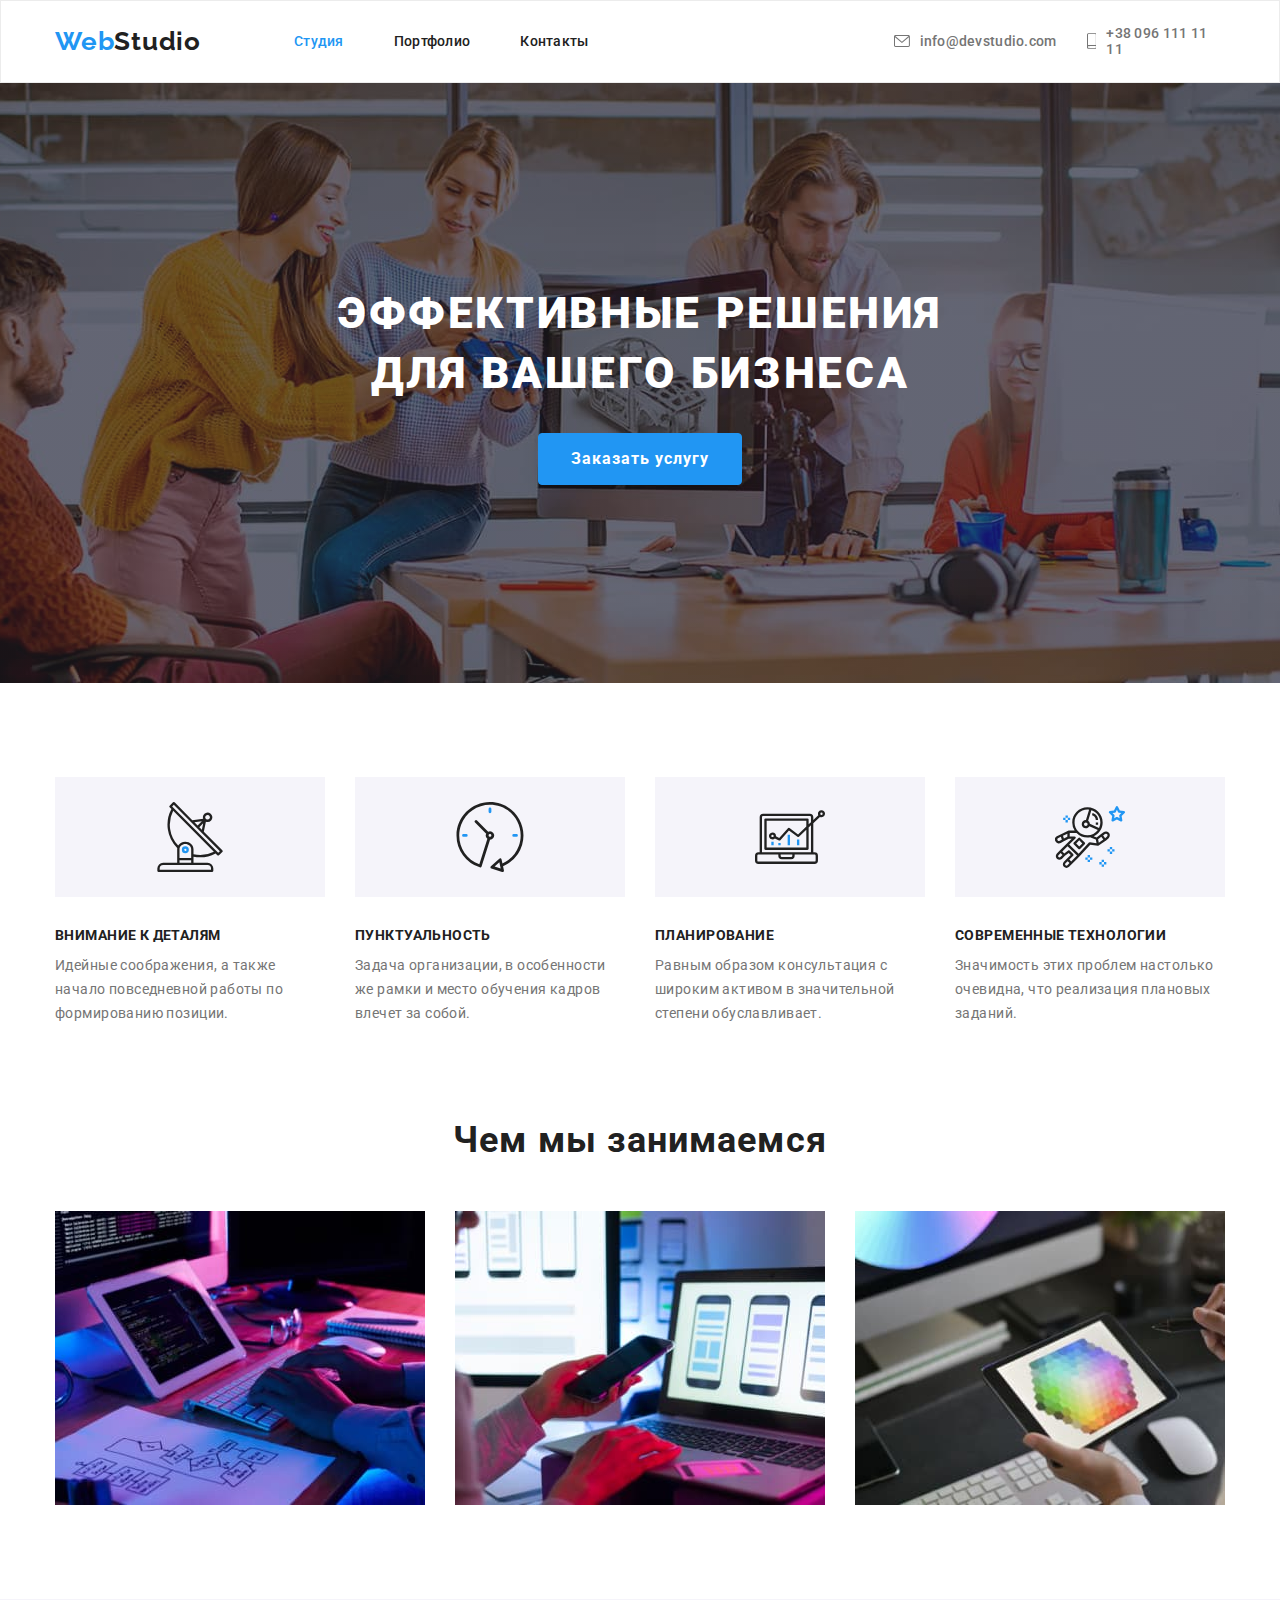
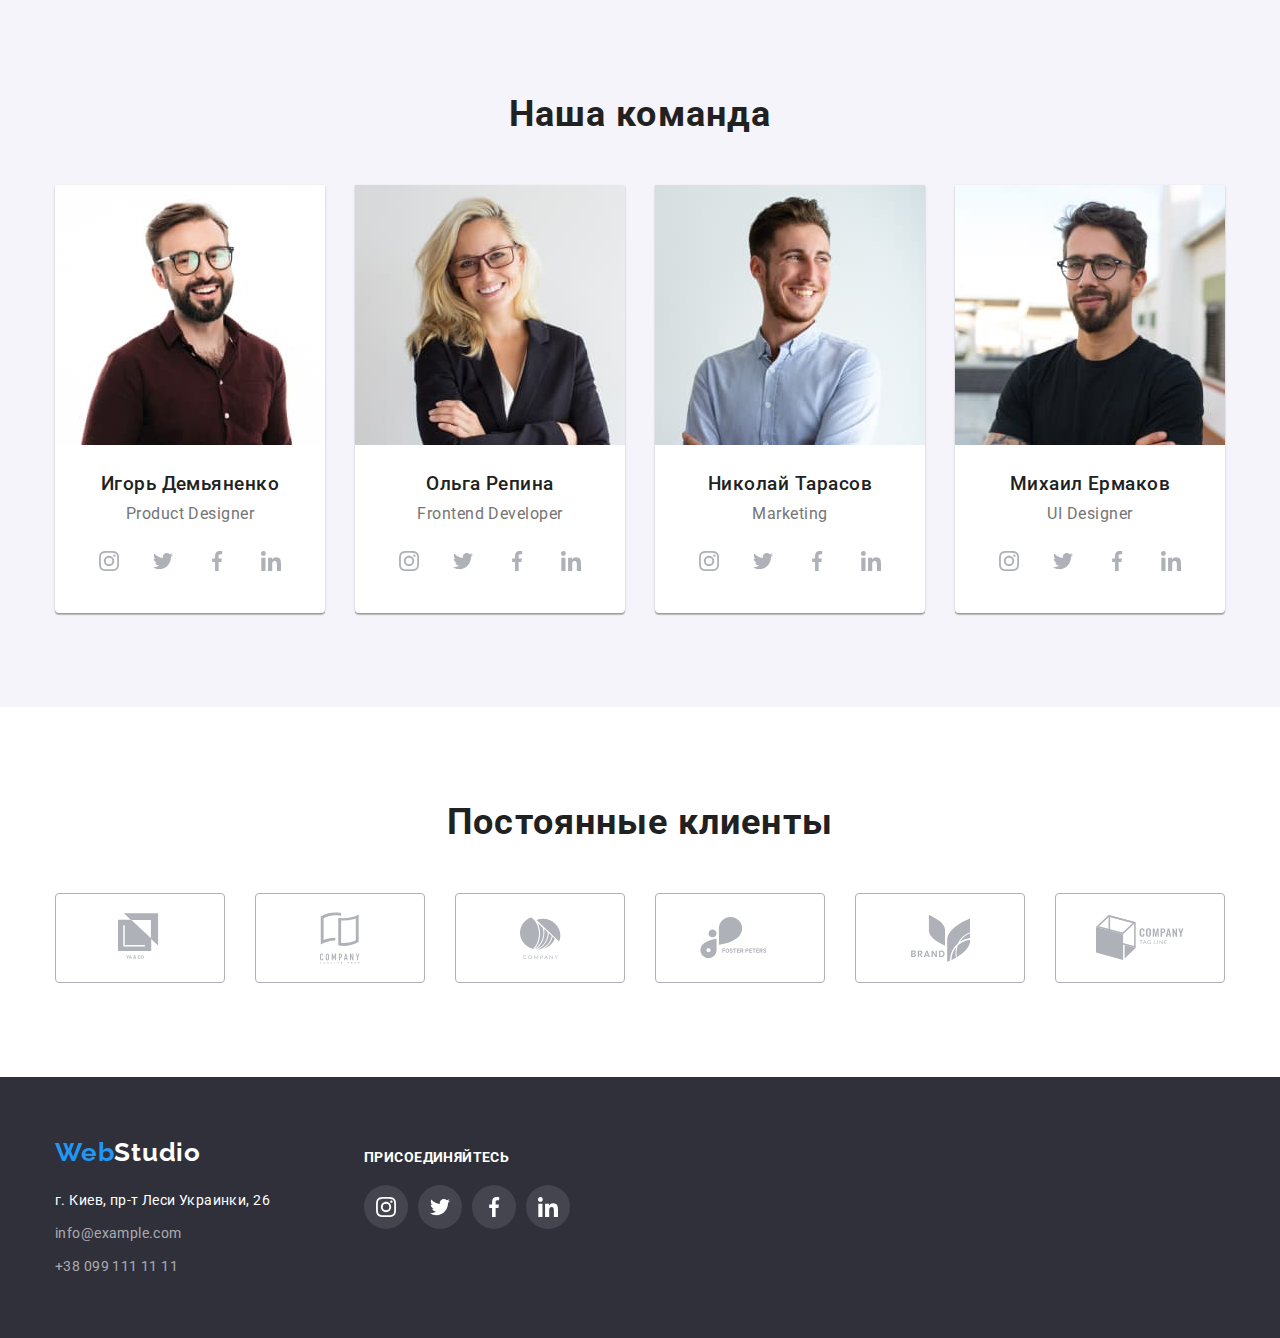
==== index.html @ b5196a24 "hw05-v0" ====
<!DOCTYPE html>
<html lang="ru">
  <head>
    <meta charset="UTF-8">
    <meta name="viewport" content="width=device-width, initial-scale=1.0">
    <title>Головна</title>
    <link rel="stylesheet" href="css/modern-normalize.css">
    <!-- <link rel="stylesheet" href="https://cdnjs.cloudflare.com/ajax/libs/modern-normalize/1.0.0/modern-normalize.min.css"
      integrity="sha512-ISS7cAi1PEhQ8jnbJpJZMd29NlhNj4AWYyLOSp2CE/CsHxTCu+r+t0D2yoJudVrd0/8fTVPUVDzY5Tvli75u/g=="
      crossorigin="anonymous" /> -->
    <link rel="preconnect" href="https://fonts.gstatic.com">
    <link
      href="https://fonts.googleapis.com/css2?family=Raleway:wght@700&family=Roboto:wght@400;500;700;900&display=swap"
      rel="stylesheet">
    <link rel="stylesheet" href="./css/styles.css">
  </head>
  <body>
    <header class="head-section"> 
      <div class="container header-section">  
      <nav class="header-nav-list">
        <a class="logo" href="./index.html"><span class="logo-accent">Web</span>Studio</a>
        <ul class="header-menu-list">
          <li><a href="./index.html" class="link current">Студия</a></li>
          <li><a href="./portfolio.html" class="link">Портфолио</a></li>
          <li><a href="#" class="link">Контакты</a></li>
        </ul>  
      </nav> 
      <ul class="header-contacts-list">   
        <li class="first-link">
          <a class="head-contacts link" href="mailto:info@devstudio.com">
            <svg class="head-contacts-icon" width="16px" height="12px">
              <use href="./images/icons.svg#mail"></use>
            </svg>
            <p>info@devstudio.com</p>
        </a>
        </li>
        <li>
          <a class="head-contacts link" href="tel:+380961111111">
            <svg class="head-contacts-icon" width="10px" height="16px">
              <use href="./images/icons.svg#smartphone"></use>
            </svg>
            <p>+38 096 111 11 11</p>
        </a> 
        </li>
      </ul>
      </div>
    </header>
    <main>
      <section class="title-section">
        <div class="container">
        <h1 class="title">Эффективные решения <br> для вашего бизнеса</h1>
        <button class="title-button">Заказать услугу</button>
        </div>
      </section>  
      <section class="decision-section">
        <div class="container decision">
        <ul class="decision-list">
          <li class="decision-list-li decision-list-item">
            <article class="decision-section-card">
              <div class="decision-icon-div">
                <svg class="decision-icon" width="70px" height="70px">
                  <use href="./images/icons.svg#antenna"></use>
                </svg>
              </div> 
              <div class="decision-card-content">
                <h3 class="decision-item">Внимание к деталям</h3>
                <p class="decision-item-text">Идейные соображения, а также начало повседневной работы по формированию позиции.</p>
              </div>
            </article>
          </li> 
          <li class="decision-list-li decision-list-item">
            <article class="decision-section-card">
              <div class="decision-icon-div">
                <svg class="decision-icon" width="70px" height="70px">
                  <use href="./images/icons.svg#clock"></use>
                </svg>
              </div>
              <div class="decision-card-content">
                <h3 class="decision-item">Пунктуальность</h3>
                <p class="decision-item-text">Задача организации, в особенности же рамки и место обучения кадров влечет за собой.</p>
              </div>
            </article>
          </li> 
          <li class="decision-list-li decision-list-item">
            <article class="decision-section-card">
              <div class="decision-icon-div">
                <svg class="decision-icon" width="70px" height="70px">
                  <use href="./images/icons.svg#diagram"></use>
                </svg>
              </div>
              <div>
                <h3 class="decision-item">Планирование</h3>
                <p class="decision-item-text">Равным образом консультация с широким активом в значительной степени обуславливает.</p>
              </div>
            </article>
          </li> 
          <li class="decision-list-li">
            <article class="decision-section-card">
              <div class="decision-icon-div">
                <svg class="decision-icon" width="70px" height="70px">
                  <use href="./images/icons.svg#astronaut"></use>
                </svg>
              </div>
              <div>
                <h3 class="decision-item">Современные технологии</h3>
                <p class="decision-item-text">Значимость этих проблем настолько очевидна, что реализация плановых заданий.</p>
              </div>
            </article>  
           </li> 
          </ul>
        </div>  
      </section>
      <section class="we-do-section">
        <div class="container">
        <h2 class="subtitle">Чем мы занимаемся</h2>
          <ul class="we-do-ul">
            <li>
              <div>
                <img src="./images/we_do_1.jpg" alt="close-up-image-programer-working-his-desk-office">
              </div>
            </li>
            <li>
              <div>
                <img src="./images/we_do_2.jpg" alt="web-ui-designers-are-developing-application-smartphones-team-creators-is-working-interface-mobile-phones">
              </div>
            </li>
            <li>
              <div>
                <img src="./images/we_do_3.jpg" alt="creative-artist-web-design-with-working-colour-selection-graphic-tablet">
              </div>
            </li>
          </ul> 
        </div>
      </section>
      <section class="team-section">
        <div class="container">
        <h2 class="subtitle">Наша команда</h2>
        <ul class="team-section-ul">
          <li class="team-section-li">
            <article class="team-section-card">
              <div class="team-section-card-img">
                <img src="./images/team_ihor_1.jpg" alt="demianenko-ihor">
              </div>
              <div class="team-section-card-content">
                <h3 class="team-section-name team-section-name-one">Игорь Демьяненко</h3>
                <p class="team-section-position">Product Designer</p>  
                <ul class="social-link">
                  <li class="social-link-li">
                    <a class="social-link-a" href="#">
                      <svg class="social-link-icon" width="20px" height="20px">
                        <use href="./images/icons.svg#instagram"></use>
                      </svg>
                    </a>
                  </li>
                  <li class="social-link-li">
                    <a class="social-link-a" href="#">
                      <svg class="social-link-icon" width="20px" height="20px">
                        <use href="./images/icons.svg#twitter"></use>
                      </svg>
                    </a>
                  </li>
                  <li class="social-link-li">
                    <a class="social-link-a" href="#">
                      <svg class="social-link-icon" width="20px" height="20px">
                        <use href="./images/icons.svg#facebook"></use>
                      </svg>
                    </a>
                  </li>
                  <li class="social-link-li">
                    <a class="social-link-a" href="#">
                      <svg class="social-link-icon" width="20px" height="20px">
                        <use href="./images/icons.svg#linkedin"></use>
                      </svg>
                    </a>
                  </li>
                </ul>    
              </div>
            </article>            
          </li>                
          <li class="team-section-li">
            <article class="team-section-card">
              <div class="team-section-card-img">
                <img src="./images/team_olga_2.jpg" alt="repina-olga">
              </div>
              <div class="team-section-card-content">
                <h3 class="team-section-name">Ольга Репина</h3>
                <p class="team-section-position">Frontend Developer</p>
                <ul class="social-link">
                  <li class="social-link-li">
                    <a class="social-link-a" href="#">
                      <svg class="social-link-icon" width="20px" height="20px">
                        <use href="./images/icons.svg#instagram"></use>
                      </svg>
                    </a>
                  </li>
                  <li class="social-link-li">
                    <a class="social-link-a" href="#">
                      <svg class="social-link-icon" width="20px" height="20px">
                        <use href="./images/icons.svg#twitter"></use>
                      </svg>
                    </a>
                  </li>
                  <li class="social-link-li">
                    <a class="social-link-a" href="#">
                      <svg class="social-link-icon" width="20px" height="20px">
                        <use href="./images/icons.svg#facebook"></use>
                      </svg>
                    </a>
                  </li>
                  <li class="social-link-li">
                    <a class="social-link-a" href="#">
                      <svg class="social-link-icon" width="20px" height="20px">
                        <use href="./images/icons.svg#linkedin"></use>
                      </svg>
                    </a>
                  </li>
                </ul>
              </div>
            </article>               
          </li>               
          <li class="team-section-li">
            <article class="team-section-card">
              <div class="team-section-card-img">
                <img src="./images/team_nikolai_3.jpg" alt="tarasov-nikolai">
              </div>
              <div class="team-section-card-content">
                <h3 class="team-section-name">Николай Тарасов</h3>
                <p class="team-section-position">Marketing</p>
                <ul class="social-link">
                  <li class="social-link-li">
                    <a class="social-link-a" href="#">
                      <svg class="social-link-icon" width="20px" height="20px">
                        <use href="./images/icons.svg#instagram"></use>
                      </svg>
                    </a>
                  </li>
                  <li class="social-link-li">
                    <a class="social-link-a" href="#">
                      <svg class="social-link-icon" width="20px" height="20px">
                        <use href="./images/icons.svg#twitter"></use>
                      </svg>
                    </a>
                  </li>
                  <li class="social-link-li">
                    <a class="social-link-a" href="#">
                      <svg class="social-link-icon" width="20px" height="20px">
                        <use href="./images/icons.svg#facebook"></use>
                      </svg>
                    </a>
                  </li>
                  <li class="social-link-li">
                    <a class="social-link-a" href="#">
                      <svg class="social-link-icon" width="20px" height="20px">
                        <use href="./images/icons.svg#linkedin"></use>
                      </svg>
                    </a>
                  </li>
                </ul>
              </div>
            </article>            
          </li>               
          <li class="team-section-li">
            <article class="team-section-card">
              <div class="team-section-card-img">
                <img src="./images/team_mikhail_4.jpg" alt="yermakov-mikhail">
              </div>
                <div class="team-section-card-content">
                <h3 class="team-section-name">Михаил Ермаков</h3>
                <p class="team-section-position">UI Designer</p>
                <ul class="social-link">
                  <li class="social-link-li">
                    <a class="social-link-a" href="#">
                      <svg class="social-link-icon" width="20px" height="20px">
                        <use href="./images/icons.svg#instagram"></use>
                      </svg>
                    </a>
                  </li>
                  <li class="social-link-li">
                    <a class="social-link-a" href="#">
                      <svg class="social-link-icon" width="20px" height="20px">
                        <use href="./images/icons.svg#twitter"></use>
                      </svg>
                    </a>
                  </li>
                  <li class="social-link-li">
                    <a class="social-link-a" href="#">
                      <svg class="social-link-icon" width="20px" height="20px">
                        <use href="./images/icons.svg#facebook"></use>
                      </svg>
                    </a>
                  </li>
                  <li class="social-link-li">
                    <a class="social-link-a" href="#">
                      <svg class="social-link-icon" width="20px" height="20px">
                        <use href="./images/icons.svg#linkedin"></use>
                      </svg>
                    </a>
                  </li>
                </ul>
              </div>
            </article>           
          </li>
        </ul>
      </div>
      </section>
      <section class="clients-section">
        <div class="container">
          <h2 class="subtitle">Постоянные клиенты</h2>
          <ul class="clients-ul">
            <li class="clients-li">
              <a class="clients-a" href="#">
                <svg class="clients-icon" width="44.27px" height="49.23px">
                  <use href="./images/icons.svg#client-logo-1"></use>
                </svg>
              </a>
            </li>
            <li class="clients-li">
              <a class="clients-a" href="#">
                <svg class="clients-icon" width="40px" height="52px">
                  <use href="./images/icons.svg#client-logo-2"></use>
                </svg>
              </a>
            </li>
            <li class="clients-li">
              <a class="clients-a" href="#">
                <svg class="clients-icon" width="41px" height="42.6px">
                  <use href="./images/icons.svg#client-logo-3"></use>
                </svg>
              </a>
            </li>
            <li class="clients-li">
              <a class="clients-a" href="#">
                <svg class="clients-icon" width="79.66px" height="42.02px">
                  <use href="./images/icons.svg#client-logo-4"></use>
                </svg>
              </a>
            </li>
            <li class="clients-li">
              <a class="clients-a" href="#">
                <svg class="clients-icon" width="59px" height="47px">
                  <use href="./images/icons.svg#client-logo-5"></use>
                </svg>
              </a>
            </li>
            <li class="clients-li">
              <a class="clients-a" href="#">
                <svg class="clients-icon" width="88.48x" height="45.44px">
                  <use href="./images/icons.svg#client-logo-6"></use>
                </svg>
              </a>
           </li>
          </ul>
        </div>
      </section>
    </main>   
    <footer class="footer-section">
      <div class="container footer">
        <ul>
          <li class="footer-address-block">
            <a href="./index.html" class="logo footer-logo"><span class="logo-accent">Web</span>Studio</a>
            <address>
              <p>г. Киев, пр-т Леси Украинки, 26</p>
              <ul class="footer-contacts-list">
                <li><a href="mailto:info@example.com" class="footer-contacts">info@example.com</a></li>
                <li><a href="tel:+380991111111" class="footer-contacts">+38 099 111 11 11</a></li>
              </ul>
            </address>
          </li>   
          <li class="footer-social-links-block">        
              <p>Присоединяйтесь</p>
              <ul class="social-link">
                <li class="footer-social-link-li">
                  <a class="social-link-a" href="#">
                    <svg class="social-link-icon" width="20px" height="20px">
                      <use href="./images/icons.svg#instagram"></use>
                    </svg>
                  </a>
                </li>
                <li class="footer-social-link-li">
                  <a class="social-link-a" href="#">
                    <svg class="social-link-icon" width="20px" height="20px">
                      <use href="./images/icons.svg#twitter"></use>
                    </svg>
                  </a>
                </li>
                <li class="footer-social-link-li">
                  <a class="social-link-a" href="#">
                    <svg class="social-link-icon" width="20px" height="20px">
                      <use href="./images/icons.svg#facebook"></use>
                    </svg>
                  </a>
                </li>
                <li class="footer-social-link-li">
                  <a class="social-link-a" href="#">
                    <svg class="social-link-icon" width="20px" height="20px">
                      <use href="./images/icons.svg#linkedin"></use>
                    </svg>
                  </a>
                </li>
              </ul>        
          </li>  
        </ul>
      </div>
    </footer>
  </body>
</html>
---- css/styles.css ----
:root {
  --text-main-dark: #212121;
  --main-light: #FFFFFF;
  --text-sub: #757575;
  --text-accent: #2196F3;
  --text-accent-transparent: rgba(255, 255, 255, 0.6);
  --background-dark: #2F303A;
  --background-light: #F5F4FA;
  --header-border: #ECECEC;
  --project-border: #EEEEEE;
  --card-set-gap: 30px;
  --icon: #AFB1B8;
  --footer-social-links: rgba(255, 255, 255, 0.1);
} 

*{margin: 0; padding: 0; box-sizing: border-box}

body {
  font-family: 'Roboto', sans-serif;
  color: var(--text-main-dark);
  font-style: normal;
  font-weight: 400;
  font-size: 14px;
  padding-left: 0px;
}

address p {
  margin: 20px 0 0 0;
}

.container {
  width: 1200px;
  padding: 0 15px;
  margin: 0 auto;
  border-width: 1px;
}

.container :focus{
  outline: none;
}

/*********** HEADER ************/

.head-section {
  background-color: var(--main-light); 
  color: var(--text-main-dark);  
  display: flex;
  padding: 24px 0 25px;
  border: 1px solid var(--header-border);
}

.header-section, 
.header-nav-list, 
.header-menu-list, 
.header-contacts-list {
  display: flex;
  list-style-type: none;
  align-items: center;
}


.container.header-section {
  justify-content: space-between;
  align-items: center;
}

.logo {
  font-family: 'Raleway', sans-serif;
  font-weight: 700;
  font-size: 26px;
  line-height: 31px;
  letter-spacing: 0.03em;
  outline: none;
  color: var(--text-main-dark);
  margin-right: 93px;
}

.logo-accent {
  color: var(--text-accent);
}

.link {
  font-weight: 500;
  line-height: 16px;
  letter-spacing: 0.02em;
  outline: none; 
  color: var(--text-main-dark);
}

.link:visited {
  color: var(--text-main-dark);
}

.link:hover {
  color: var(--text-accent);
}

.link:focus {
  color: var(--text-accent);
}

.link.current {
  color: var(--text-accent);
}

.header-menu-list :not(:last-child) {
  margin-right: 50px;
}

.first-link {
  margin-left: 305px;
  margin-right: 30px;
}

.head-contacts.link {
  display: flex;
  align-items: center;
  justify-content: center;
}

.head-contacts-icon {
  margin-right: 10px;
}

.head-contacts{
  color: var(--text-sub);
  font-weight: 500;
  line-height: 16px;
  letter-spacing: 0.02em;
  outline: none;
}

.head-contacts-icon {
  fill: currentColor;
}

.head-contacts:visited {
  color: var(--text-sub);
}

.head-contacts:hover {
  color: var(--text-accent);
}

.head-contacts:focus {
  color: var(--text-accent);
}  


/*********** FOOTER ************/

.footer-section {
  background-color: var(--background-dark);
  color: var(--main-light);
  line-height: 24px;
  letter-spacing: 0.03em;
  display: flex;
  padding: 60px 0;
}

.footer-logo {
  color: var(--main-light);
}

.container.footer {
  align-items: center;
}

.footer-address-block {
  margin-right: 70px;
}

.footer-social-links-block p {
  font-weight: 700;
  line-height: 16px;
  letter-spacing: 0.03em;
  text-transform: uppercase;
  margin: 12px 0 20px 0;
}

.footer-social-link-li {
  
  fill: var(--main-light);
  background-color: var(--footer-social-links);
  border-radius: 50%;
  outline: none;
}

.footer-social-link-li :visited {
  fill: var(--main-light);
  background-color: var(--footer-social-links);
}

.footer-social-link-li :hover, 
.footer-social-link-li :focus{
  background-color: var(--text-accent);
  border-radius: 50%;
  outline: none;
}

.footer-social-link-li .social-link-a :visited {
  fill: var(--main-light);
}

.container.footer ul {
  display: flex;
}

.footer-contacts-list {
  margin: 0;
  display: flex;
  flex-direction: column;
}

.footer-contacts-list li {
  margin-top: 9px;
}

.footer-contacts {
  color: var(--text-accent-transparent);
  outline: none;
  line-height: 24px;
  letter-spacing: 0.03em;
}

.footer-contacts:visited {
  color: var(--text-accent-transparent);
}

.footer-contacts:hover {
  color: var(--text-accent);
}

.footer-contacts:focus {
  color: var(--text-accent);
}

/********************* MAIN (index.html)*************************/

/********** MAIN - TITLE ***********/

.title-section {
  background-color: var(--background-dark);
  text-align: center;
  padding: 200px 0;

  /*************Overlay HERO**********************/
  max-width: 1600px;
  height: 600px;
  margin: 0 auto;
  background-image: linear-gradient(to right,rgba(47, 48, 58, 0.4),rgba(47, 48, 58, 0.4)), url("../images/hero-background.jpg");
  background-repeat: no-repeat;
  background-position: center;
  background-size: cover;
}

.title {
  color: var(--main-light);
  font-weight: 900;
  font-size: 44px;
  line-height: 60px;
  letter-spacing: 0.06em;
  text-transform: uppercase;
}

.title-button {
  background-color: var(--text-accent);
  font-weight: 700;
  font-size: 16px;
  line-height: 30px;
  letter-spacing: 0.06em;
  color: var(--main-light);
  outline-color: var(--text-accent);
  padding: 10px 32px;
  margin-top: 30px;
  border: 1px solid var(--text-accent);
  border-radius: 4px;
  box-shadow: 0px 4px 4px rgba(0, 0, 0, 0.15);
}

/************ MAIN - FEATURES ************/

.decision-section {
  padding: 94px 0;
}

.decision-list {
  display: flex;
  align-items: center;
}

/* .container.decision :not(:last-child) {
  margin-right: 30px;
} */

.decision-list-item {
  margin-right: 30px;
}

.decision-section-card {
  margin: 0;
}

.decision-card-content {
  margin: 0;
}

.decision-icon-div{
  display: flex;
  width: 270px;
  height: 120px;
  justify-content: center;
  align-items: center;
  margin: 0 0 30px 0;
  background-color: var(--background-light);
  fill: text-main-dark;
}

.decision-item {
  font-weight: 700;
  font-size: 14px;
  line-height: 16px;
  letter-spacing: 0.03em;
  text-transform: uppercase;
  margin: 0 0 10px 0;
}

.decision-item-text {
  display: block;
  width: 270px;
  color: var(--text-sub);
  line-height: 24px;
  letter-spacing: 0.03em;
  margin: 0;
  text-transform: none;
}

/************ MAIN - SIBTITLES ***********/

.subtitle {
  font-weight: 700;
  font-size: 36px;
  line-height: 42px;
  text-align: center; 
  letter-spacing: 0.03em;
  margin: 0 0 50px 0;
}

.we-do-section {
  padding: 0 0 94px 0;
}

.we-do-ul {
  display: flex;
}

.we-do-ul :not(:first-child) {
  margin-left: 30px;
}

.we-do-ul li {
  width: 370px;
}

/************* MAIN - OUR TEAM ************/

.team-section {
  background-color: var(--background-light);
  padding: 94px 0;
}

.team-section-ul {
  display: flex;
  align-items: center;
}

.team-section-ul :last-child {
  margin-right: 0px;
}

.team-section-li {
  margin: 0 30px 0 0;
  background-color: var(--main-light); 
  box-shadow: 0px 1px 3px rgba(0, 0, 0, 0.12), 0px 1px 1px rgba(0, 0, 0, 0.14), 0px 2px 1px rgba(0, 0, 0, 0.2);
  border-radius: 0px 0px 4px 4px;
}

.team-section-card-img {
  width: 270px;
}

.team-section-card-content {
  display: flex;
  flex-direction: column;
  align-items: center;
  font-size: 16px;
  line-height: 19px;
  letter-spacing: 0.03em;
  padding: 30px 0;
}

.team-section-name {
  font-weight: 500;
  margin-bottom: 10px;    
}

.team-section-position {
  color: var(--text-sub); 
  font-size: 16px;
  line-height: 19px;
  text-align: center;
  letter-spacing: 0.03em;
  margin-bottom: 16px;
}

.social-link {
  display: flex;
  padding: 0;
}

.social-link :not(:first-child) {
  margin-left: 10px;
}

.social-link-li {
  color: var(--icon); 
}

.social-link-li :visited {
  color: var(--icon); 
} 

.social-link-li :hover, 
.social-link-li :focus {
  border-radius: 50%;
  fill: var(--main-light);
  background-color: var(--text-accent);
  outline: none;
}

.social-link-a {
  display: flex;
  justify-content: center;
  align-items: center;
  width: 44px;
  height: 44px;
  fill: currentColor;
  color: currentColor;
  border-radius: 0%;
}

.social-link-a :hover, 
.social-link-a :focus {
  border-radius: 0%;
}

.clients-section {
  padding: 94px 0;
}

.clients-ul {
  display: flex;
}

.clients-ul :not(:first-child) {
  margin-left: 30px;
}

.clients-ul :hover {
  fill: var(--text-accent);
  border-color: var(--text-accent); 
}

.clients-ul :focus  {
  fill: var(--text-accent);
  border-color: var(--text-accent); 
  outline: none;
}

.clients-li {
  color: var(--icon);
  fill: var(--icon);
}

.clients-a {
  display: flex;
  align-items: center;
  justify-content: center;
  width: 170px;
  height: 90px;
  fill: currentColor;
  color: currentColor;
  border: 1px solid currentColor;
  box-sizing: border-box;
  border-radius: 4px;
  cursor: pointer;
}

.clients-a :visited {
  fill: currentColor; 
  color: currentColor;
}


/**********  PORTFOLIO  *************/

.project-section {
  padding: 94px 0;
}

.project-filter-ul {
  display: flex;
  justify-content: center;
  text-align: center;
  margin: 0 0 50px 0;
}

.project-filter-ul :not(:last-child){
  margin-right: 8px;
}

.project-filter-button {
  font-weight: 500;
  font-size: 16px;
  line-height: 26px;
  text-align: center; 
  letter-spacing: 0.03em;
  background-color: var(--background-light);
  padding: 6px 22px;  
  border: 1px solid var(--background-light);
  border-radius: 4px;
}

.project-filter-button:focus {
  color: var(--main-light);
  background-color: var(--text-accent);
  outline: none;
  box-shadow: 0px 3px 1px rgba(0, 0, 0, 0.1), 0px 1px 2px rgba(0, 0, 0, 0.08), 0px 2px 2px rgba(0, 0, 0, 0.12);
  border: 1px solid var(--text-accent);
}

.project-filter-button:hover {
  color: var(--main-light);
  background-color: var(--text-accent);
  outline: none;
  box-shadow: 0px 3px 1px rgba(0, 0, 0, 0.1), 0px 1px 2px rgba(0, 0, 0, 0.08), 0px 2px 2px rgba(0, 0, 0, 0.12);
  border: 1px solid var(--text-accent);
}

.project-ul {
  display: flex;
  flex-wrap: wrap;
  margin-top: calc(-1 * var(--card-set-gap));
  margin-right: calc(-1 * var(--card-set-gap));
}

.project-ul-li {
  flex-basis: calc(100% / 3 - var(--card-set-gap));
  margin-top: var(--card-set-gap);
  margin-right: var(--card-set-gap);
  border: 1px solid var(--project-border);
}

.project-ul :hover {
  box-shadow: 0px 1px 1px rgba(0, 0, 0, 0.12), 0px 4px 4px rgba(0, 0, 0, 0.06), 1px 4px 6px rgba(0, 0, 0, 0.16);
}

.project-ul :focus {
  box-shadow: 0px 1px 1px rgba(0, 0, 0, 0.12), 0px 4px 4px rgba(0, 0, 0, 0.06), 1px 4px 6px rgba(0, 0, 0, 0.16);
}

.project-ul-li :hover {
  box-shadow: none;
}

.project-ul-li :focus {
  border: none; 
  outline: none;
}

.project-card {
  display: block;
  color: currentColor;
}

.project-content {
  padding: 20px 24px;
}

.project-name {
  font-weight: 700;
  font-size: 18px;
  line-height: 36px; 
  letter-spacing: 0.06em;
  margin-bottom: 4px;
}

.project-type {
  font-size: 16px;
  line-height: 30px;
  letter-spacing: 0.03em;
  color: var(--text-sub);
}
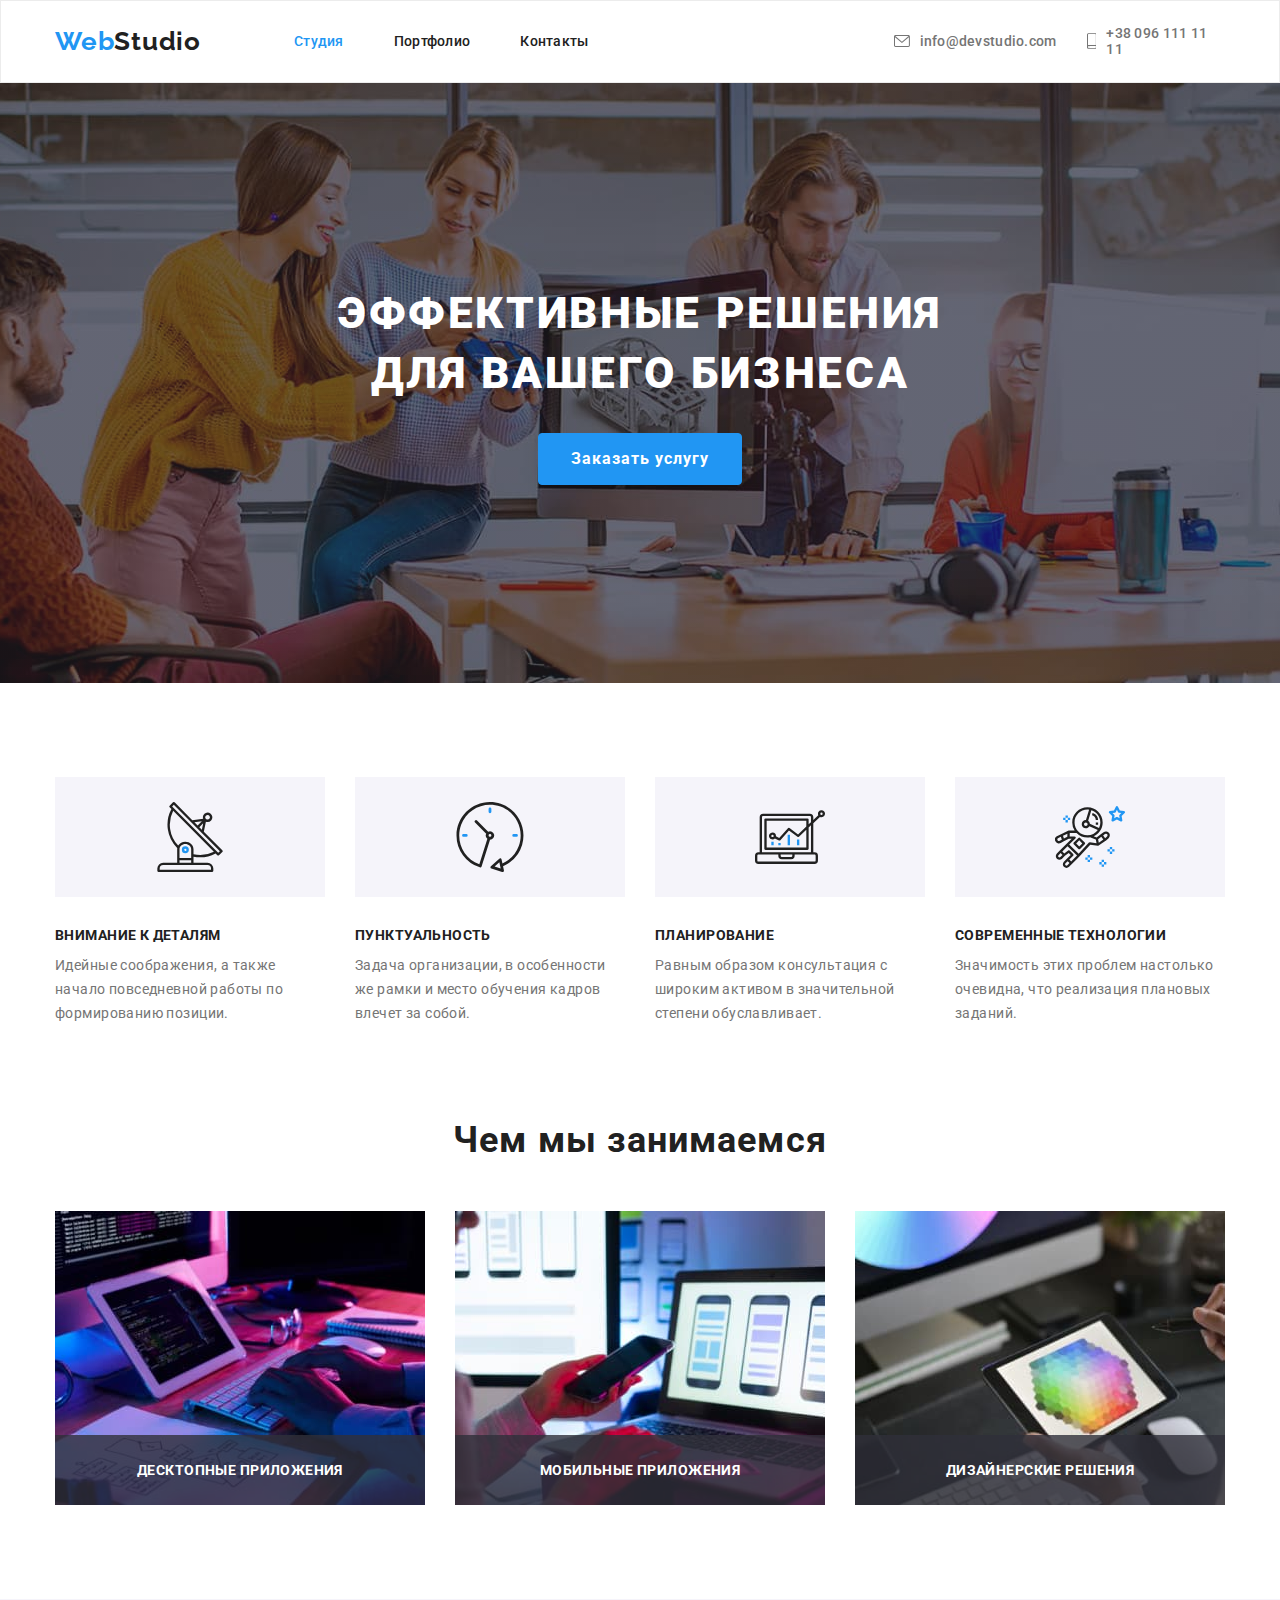
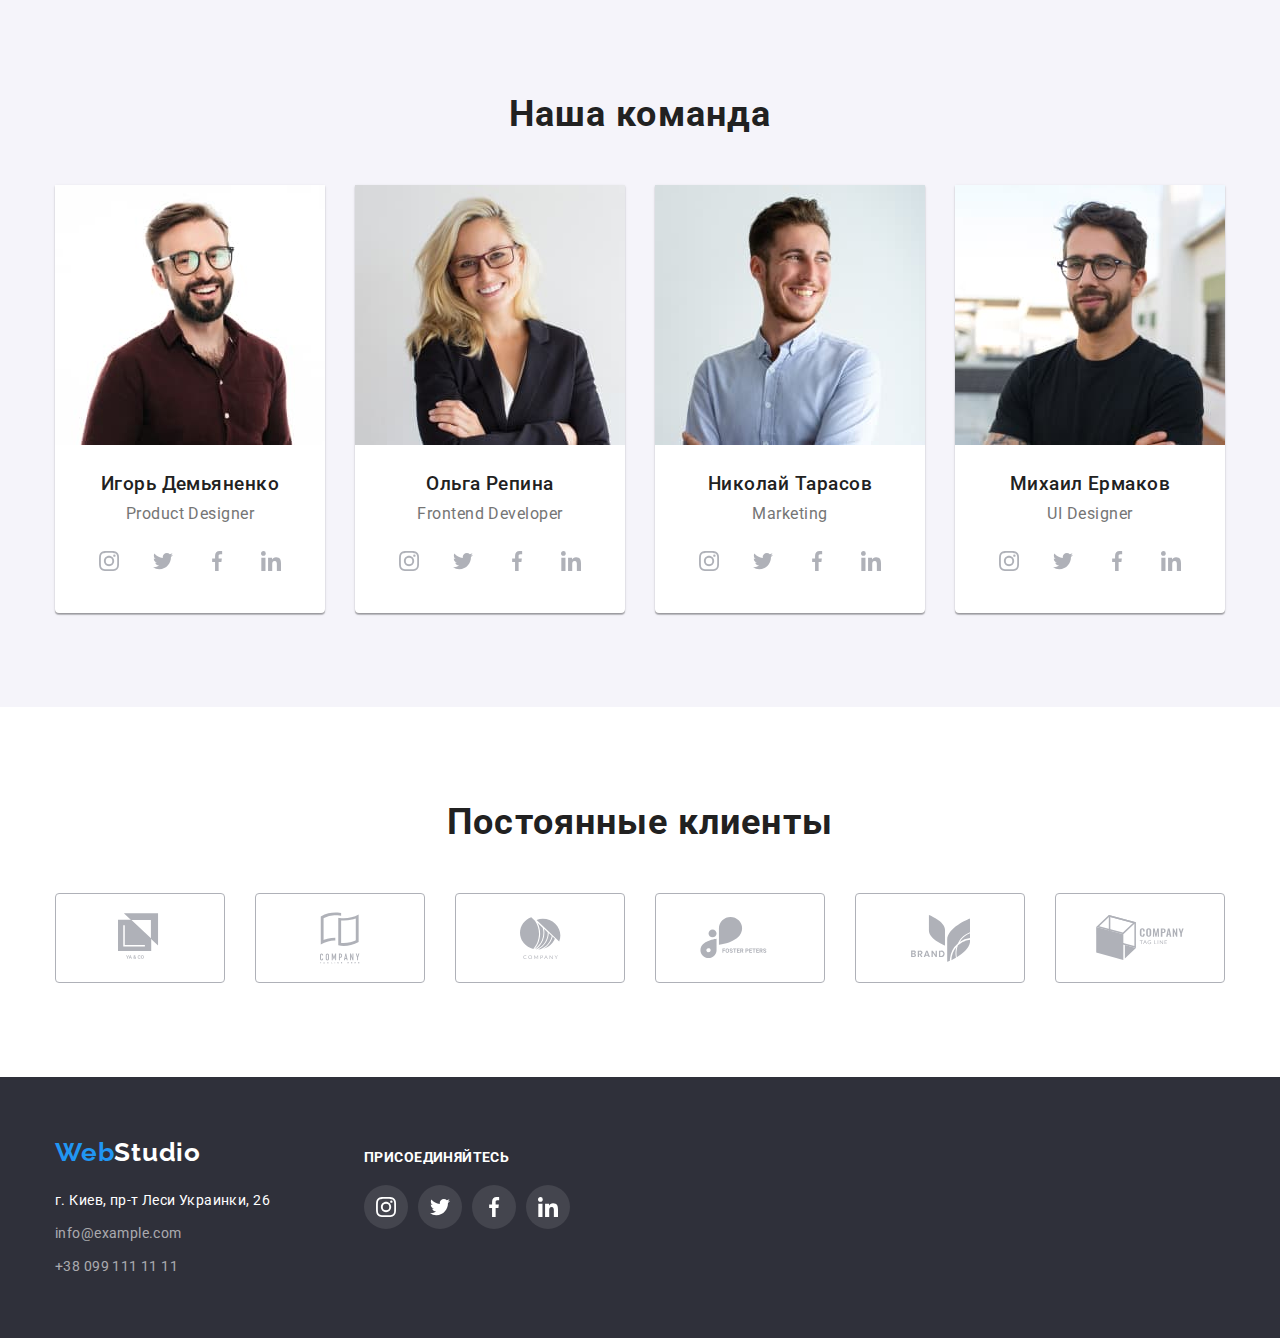
==== commit b40f041b: "hw05-v0-1" ====
--- a/index.html
+++ b/index.html
@@ -114,19 +114,34 @@
         <div class="container">
         <h2 class="subtitle">Чем мы занимаемся</h2>
           <ul class="we-do-ul">
-            <li>
-              <div>
-                <img src="./images/we_do_1.jpg" alt="close-up-image-programer-working-his-desk-office">
-              </div>
-            </li>
-            <li>
-              <div>
-                <img src="./images/we_do_2.jpg" alt="web-ui-designers-are-developing-application-smartphones-team-creators-is-working-interface-mobile-phones">
-              </div>
-            </li>
-            <li>
-              <div>
-                <img src="./images/we_do_3.jpg" alt="creative-artist-web-design-with-working-colour-selection-graphic-tablet">
+            <li class="we-do-ul-li">
+              <div class="we-do-thumb">
+                <div>
+                  <img src="./images/we_do_1.jpg" alt="close-up-image-programer-working-his-desk-office">
+                </div>
+                <div class="we-do-thumb-paragraph">
+                  <p>Десктопные приложения</p>
+                </div> 
+              </div>
+            </li>
+            <li class="we-do-ul-li">
+              <div class="we-do-thumb">
+                <div>
+                  <img src="./images/we_do_2.jpg" alt="web-ui-designers-are-developing-application-smartphones-team-creators-is-working-interface-mobile-phones">
+                </div>
+                <div class="we-do-thumb-paragraph">
+                  <p>Мобильные приложения</p>
+                </div>
+              </div>
+            </li>
+            <li class="we-do-ul-li">
+              <div class="we-do-thumb">
+                <div>
+                  <img src="./images/we_do_3.jpg" alt="creative-artist-web-design-with-working-colour-selection-graphic-tablet">
+                </div>
+                <div class="we-do-thumb-paragraph">
+                  <p>Дизайнерские решения</p>
+                </div>
               </div>
             </li>
           </ul> 
@@ -344,7 +359,7 @@
             </li>
             <li class="clients-li">
               <a class="clients-a" href="#">
-                <svg class="clients-icon" width="88.48x" height="45.44px">
+                <svg class="clients-icon" width="88.48px" height="45.44px">
                   <use href="./images/icons.svg#client-logo-6"></use>
                 </svg>
               </a>
@@ -402,5 +417,12 @@
         </ul>
       </div>
     </footer>
+
+    <div class="backdrop is-hidden">
+      <div class="modal">
+
+      </div>
+    </div>
+
   </body>
 </html>--- a/css/styles.css
+++ b/css/styles.css
@@ -347,19 +347,39 @@
 }
 
 .we-do-section {
-  padding: 0 0 94px 0;
+  padding-bottom: 94px;
 }
 
 .we-do-ul {
   display: flex;
 }
 
-.we-do-ul :not(:first-child) {
-  margin-left: 30px;
-}
-
-.we-do-ul li {
-  width: 370px;
+.we-do-ul :last-child {
+  margin-right: 0;
+} 
+
+.we-do-ul-li {
+  margin-right: 30px;
+}
+
+.we-do-thumb {
+  position: relative;
+  width: 370px; 
+}
+
+.we-do-thumb-paragraph {
+  position: absolute;
+  bottom: 0;
+  text-align: center;
+  width: 100%;
+  padding: 27px 0; 
+  font-weight: bold;
+  font-size: 14px;
+  line-height: 16px;
+  letter-spacing: 0.03em;
+  text-transform: uppercase;
+  color: var(--main-light);
+  background: rgba(47, 48, 58, 0.8);
 }
 
 /************* MAIN - OUR TEAM ************/
@@ -375,7 +395,7 @@
 }
 
 .team-section-ul :last-child {
-  margin-right: 0px;
+  margin-right: 0;
 }
 
 .team-section-li {
@@ -501,6 +521,32 @@
   color: currentColor;
 }
 
+/*********** MODAL WINDOW ***********/
+
+.backdrop {
+  position: fixed;
+  top: 0;
+  left: 0;
+  width: 100%;
+  height: 100%;
+  background: rgba(0, 0, 0, 0.2);
+}
+
+.backdrop.is-hidden {
+  opacity: 0;
+  pointer-events: none;
+}
+
+.modal {
+  position: absolute;
+  top: 50%;
+  left: 50%;
+  transform: translate(-50%, -50%);
+  width: 528px;
+  height: 581px;
+  background: var(--main-light);
+}
+
 
 /**********  PORTFOLIO  *************/
 
@@ -573,6 +619,10 @@
   box-shadow: none;
 }
 
+.project-ul-li :hover .project-card-describe-hover {
+  opacity: 1;
+}
+
 .project-ul-li :focus {
   border: none; 
   outline: none;
@@ -581,6 +631,27 @@
 .project-card {
   display: block;
   color: currentColor;
+}
+
+.project-card-img {
+  position: relative;
+}
+
+.project-card-describe-hover {
+  position: absolute;
+  padding: 63px 24px;
+  overflow: auto;
+  width: 100%;
+  height: 100%;
+  top: 0;
+  left: 0;
+  background: rgba(33, 150, 243, 0.9);
+  font-size: 18px;
+  line-height: 28px;
+  letter-spacing: 0.03em;
+  color: var(--main-light);
+  outline: none;
+  opacity: 0;
 }
 
 .project-content {
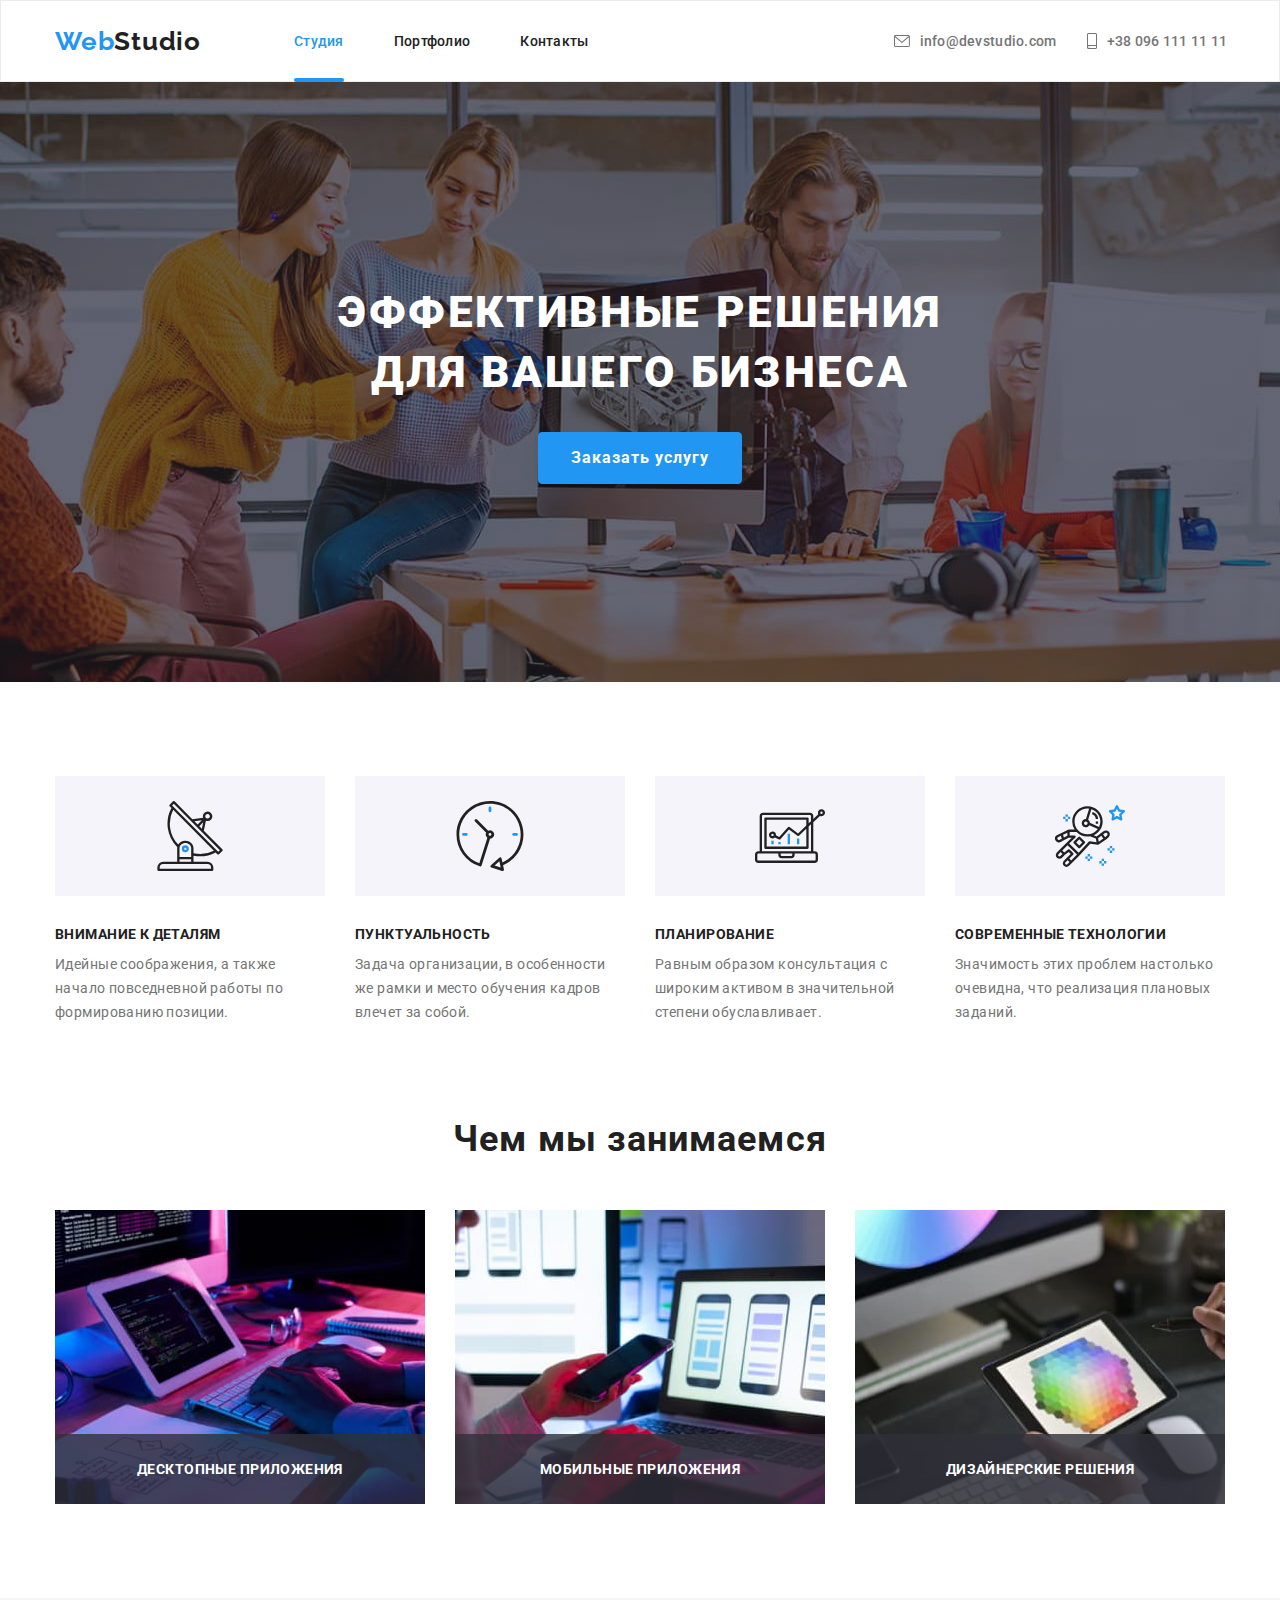
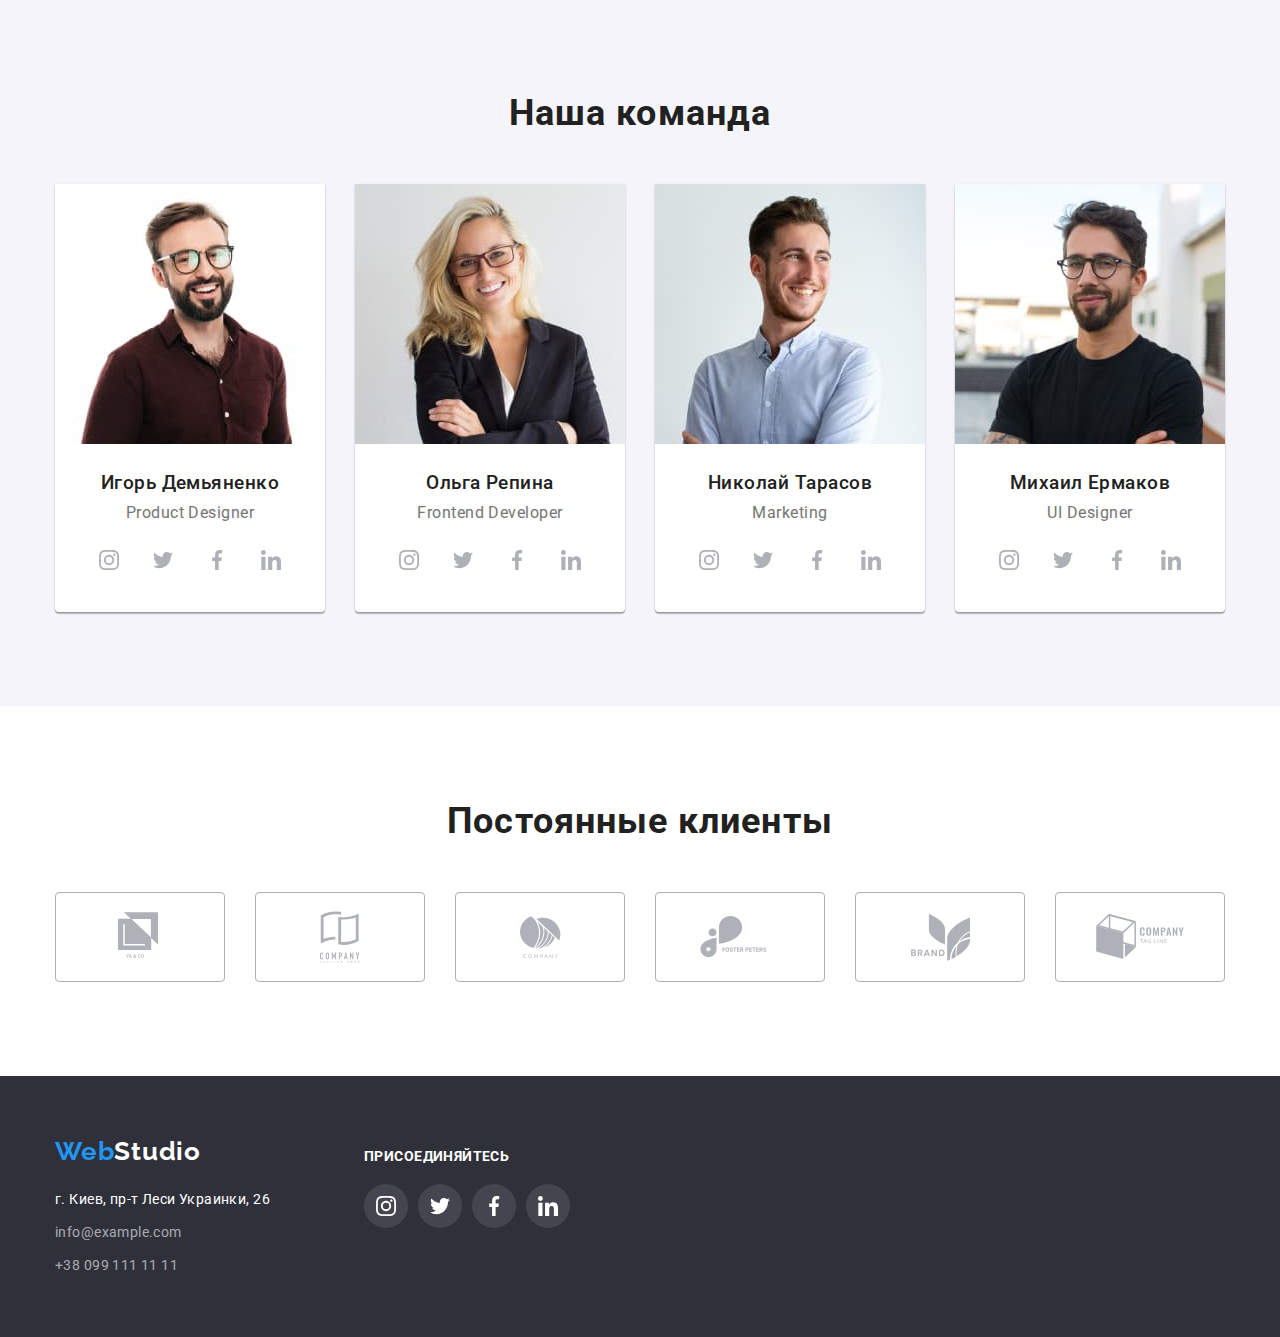
==== commit e1560c8b: "he05-v1" ====
--- a/index.html
+++ b/index.html
@@ -20,9 +20,9 @@
       <nav class="header-nav-list">
         <a class="logo" href="./index.html"><span class="logo-accent">Web</span>Studio</a>
         <ul class="header-menu-list">
-          <li><a href="./index.html" class="link current">Студия</a></li>
-          <li><a href="./portfolio.html" class="link">Портфолио</a></li>
-          <li><a href="#" class="link">Контакты</a></li>
+          <li class="header-menu-item"><a href="./index.html" class="link current">Студия</a></li>
+          <li class="header-menu-item"><a href="./portfolio.html" class="link">Портфолио</a></li>
+          <li class="header-menu-item"><a href="#" class="link">Контакты</a></li>
         </ul>  
       </nav> 
       <ul class="header-contacts-list">   
@@ -32,7 +32,7 @@
               <use href="./images/icons.svg#mail"></use>
             </svg>
             <p>info@devstudio.com</p>
-        </a>
+          </a>
         </li>
         <li>
           <a class="head-contacts link" href="tel:+380961111111">
@@ -49,7 +49,7 @@
       <section class="title-section">
         <div class="container">
         <h1 class="title">Эффективные решения <br> для вашего бизнеса</h1>
-        <button class="title-button">Заказать услугу</button>
+        <button class="title-button" data-modal-open>Заказать услугу</button>
         </div>
       </section>  
       <section class="decision-section">
@@ -417,12 +417,22 @@
         </ul>
       </div>
     </footer>
-
-    <div class="backdrop is-hidden">
+    <div class="backdrop is-hidden" data-modal>
       <div class="modal">
-
+        <button class="modal-close-button" data-modal-close>
+          <svg width="18px" height="18px">
+            <use href="./images/icons.svg#close-button"></use>
+          </svg>
+        </button>
       </div>
     </div>
-
+    <script src="./js/modal.js"></script>
+    <!-- <script>
+      (() => {
+        const header = document.querySelector('.head-section');
+        const { height } = header.getBoundingClientRect();
+        document.body.style = 'padding-top: ${height}px';
+      })();       
+    </script> -->
   </body>
 </html>--- a/css/styles.css
+++ b/css/styles.css
@@ -11,6 +11,7 @@
   --card-set-gap: 30px;
   --icon: #AFB1B8;
   --footer-social-links: rgba(255, 255, 255, 0.1);
+  /* --body-padding-top: 80px; */
 } 
 
 *{margin: 0; padding: 0; box-sizing: border-box}
@@ -21,6 +22,7 @@
   font-style: normal;
   font-weight: 400;
   font-size: 14px;
+  /* padding-top: var(--body-padding-top); */
   padding-left: 0px;
 }
 
@@ -42,12 +44,23 @@
 /*********** HEADER ************/
 
 .head-section {
+  /* position: fixed;
+  top: 0;
+  left: 0;
+  width: 100%;*/
+  position: sticky;
+  top: -1px;
+  z-index: 2; 
   background-color: var(--main-light); 
   color: var(--text-main-dark);  
   display: flex;
-  padding: 24px 0 25px;
+  padding: 0;
   border: 1px solid var(--header-border);
 }
+
+/* .head-section.portfolio{
+  border: 1px solid var(--header-border);
+} */
 
 .header-section, 
 .header-nav-list, 
@@ -80,6 +93,8 @@
 }
 
 .link {
+  display: block;
+  padding: 32px 0;
   font-weight: 500;
   line-height: 16px;
   letter-spacing: 0.02em;
@@ -93,15 +108,34 @@
 
 .link:hover {
   color: var(--text-accent);
+  transition: color 250ms cubic-bezier(0.4, 0, 0.2, 1);
 }
 
 .link:focus {
   color: var(--text-accent);
+  transition: color 250ms cubic-bezier(0.4, 0, 0.2, 1);
 }
 
 .link.current {
+  position: relative;
   color: var(--text-accent);
 }
+
+
+.header-menu-item {
+  position: relative;
+}
+
+.header-menu-item .link.current::after {
+  position: absolute; 
+  left: 0;
+  bottom: -1px;
+  content: '';
+  width: 100%;
+  height: 4px;
+  background-color: var(--text-accent);
+  border-radius: 2px;
+} 
 
 .header-menu-list :not(:last-child) {
   margin-right: 50px;
@@ -130,6 +164,10 @@
   outline: none;
 }
 
+.head-contacts.link {
+  white-space: nowrap;
+}
+
 .head-contacts-icon {
   fill: currentColor;
 }
@@ -140,10 +178,12 @@
 
 .head-contacts:hover {
   color: var(--text-accent);
+  transition: color 250ms cubic-bezier(0.4, 0, 0.2, 1);
 }
 
 .head-contacts:focus {
   color: var(--text-accent);
+  transition: color 250ms cubic-bezier(0.4, 0, 0.2, 1);
 }  
 
 
@@ -179,7 +219,6 @@
 }
 
 .footer-social-link-li {
-  
   fill: var(--main-light);
   background-color: var(--footer-social-links);
   border-radius: 50%;
@@ -196,6 +235,7 @@
   background-color: var(--text-accent);
   border-radius: 50%;
   outline: none;
+  transition: background-color 250ms cubic-bezier(0.4, 0, 0.2, 1);
 }
 
 .footer-social-link-li .social-link-a :visited {
@@ -229,10 +269,12 @@
 
 .footer-contacts:hover {
   color: var(--text-accent);
+  transition: color 250ms cubic-bezier(0.4, 0, 0.2, 1);
 }
 
 .footer-contacts:focus {
   color: var(--text-accent);
+  transition: color 250ms cubic-bezier(0.4, 0, 0.2, 1);
 }
 
 /********************* MAIN (index.html)*************************/
@@ -456,6 +498,7 @@
   fill: var(--main-light);
   background-color: var(--text-accent);
   outline: none;
+  transition: background-color 250ms cubic-bezier(0.4, 0, 0.2, 1), fill 250ms cubic-bezier(0.4, 0, 0.2, 1);
 }
 
 .social-link-a {
@@ -489,12 +532,14 @@
 .clients-ul :hover {
   fill: var(--text-accent);
   border-color: var(--text-accent); 
+  transition: border-color 250ms cubic-bezier(0.4, 0, 0.2, 1), fill 250ms cubic-bezier(0.4, 0, 0.2, 1);
 }
 
 .clients-ul :focus  {
   fill: var(--text-accent);
   border-color: var(--text-accent); 
   outline: none;
+  transition: border-color 250ms cubic-bezier(0.4, 0, 0.2, 1), fill 250ms cubic-bezier(0.4, 0, 0.2, 1);
 }
 
 .clients-li {
@@ -530,22 +575,59 @@
   width: 100%;
   height: 100%;
   background: rgba(0, 0, 0, 0.2);
+  z-index: 3;
+  opacity: 1;
+  transition: transform 250ms cubic-bezier(0.4, 0, 0.2, 1), opacity 3250ms cubic-bezier(0.4, 0, 0.2, 1) ;
 }
 
 .backdrop.is-hidden {
+  visibility: hidden;
   opacity: 0;
-  pointer-events: none;
+  pointer-events: none;  
+}
+
+.backdrop.is-hidden .modal {
+  transform: translate(-50%, -50%) scale(0.1) 
 }
 
 .modal {
   position: absolute;
   top: 50%;
   left: 50%;
-  transform: translate(-50%, -50%);
+  transform: translate(-50%, -50%) scale(1);
   width: 528px;
   height: 581px;
+  /* min-width: 528px; 
+  max-height: 100vh; 
+  width: 100%; */
   background: var(--main-light);
-}
+  box-shadow: 0px 1px 3px rgba(0, 0, 0, 0.12), 0px 1px 1px rgba(0, 0, 0, 0.14), 0px 2px 1px rgba(0, 0, 0, 0.2);
+  border-radius: 4px;
+  padding: 40px;
+  overflow-y: auto;
+  transition: transform 250ms cubic-bezier(0.4, 0, 0.2, 1);
+  
+}
+
+
+.modal-close-button {
+  position: absolute;
+  top: 14px;
+  right: 14px;
+  padding: 6px;
+  display: flex;
+  justify-content: center;
+  align-items: center;
+  border-radius: 50%;
+  border: 1px solid rgba(0, 0, 0, 0.1);
+  fill: #000000;
+  outline: none;
+}
+
+/* .modal-close-button :hover, .modal-close-button :focus {
+  fill: var(--text-accent);
+  border-color: var(--text-accent);
+} */
 
 
 /**********  PORTFOLIO  *************/
@@ -583,6 +665,7 @@
   outline: none;
   box-shadow: 0px 3px 1px rgba(0, 0, 0, 0.1), 0px 1px 2px rgba(0, 0, 0, 0.08), 0px 2px 2px rgba(0, 0, 0, 0.12);
   border: 1px solid var(--text-accent);
+  transition: color 250ms cubic-bezier(0.4, 0, 0.2, 1);
 }
 
 .project-filter-button:hover {
@@ -591,6 +674,7 @@
   outline: none;
   box-shadow: 0px 3px 1px rgba(0, 0, 0, 0.1), 0px 1px 2px rgba(0, 0, 0, 0.08), 0px 2px 2px rgba(0, 0, 0, 0.12);
   border: 1px solid var(--text-accent);
+  transition: color 250ms cubic-bezier(0.4, 0, 0.2, 1);
 }
 
 .project-ul {
@@ -619,10 +703,6 @@
   box-shadow: none;
 }
 
-.project-ul-li :hover .project-card-describe-hover {
-  opacity: 1;
-}
-
 .project-ul-li :focus {
   border: none; 
   outline: none;
@@ -635,11 +715,12 @@
 
 .project-card-img {
   position: relative;
+  overflow: hidden;
 }
 
 .project-card-describe-hover {
   position: absolute;
-  padding: 63px 24px;
+  padding: 62px 23px;
   overflow: auto;
   width: 100%;
   height: 100%;
@@ -652,6 +733,14 @@
   color: var(--main-light);
   outline: none;
   opacity: 0;
+  transform: translatey(100%);
+  transition: transform 250ms cubic-bezier(0.4, 0, 0.2, 1);
+}
+
+/* project-card-describe-hover */
+.project-ul-li :hover .project-card-describe-hover {
+  opacity: 1;
+  transform: translatey(0);
 }
 
 .project-content {
